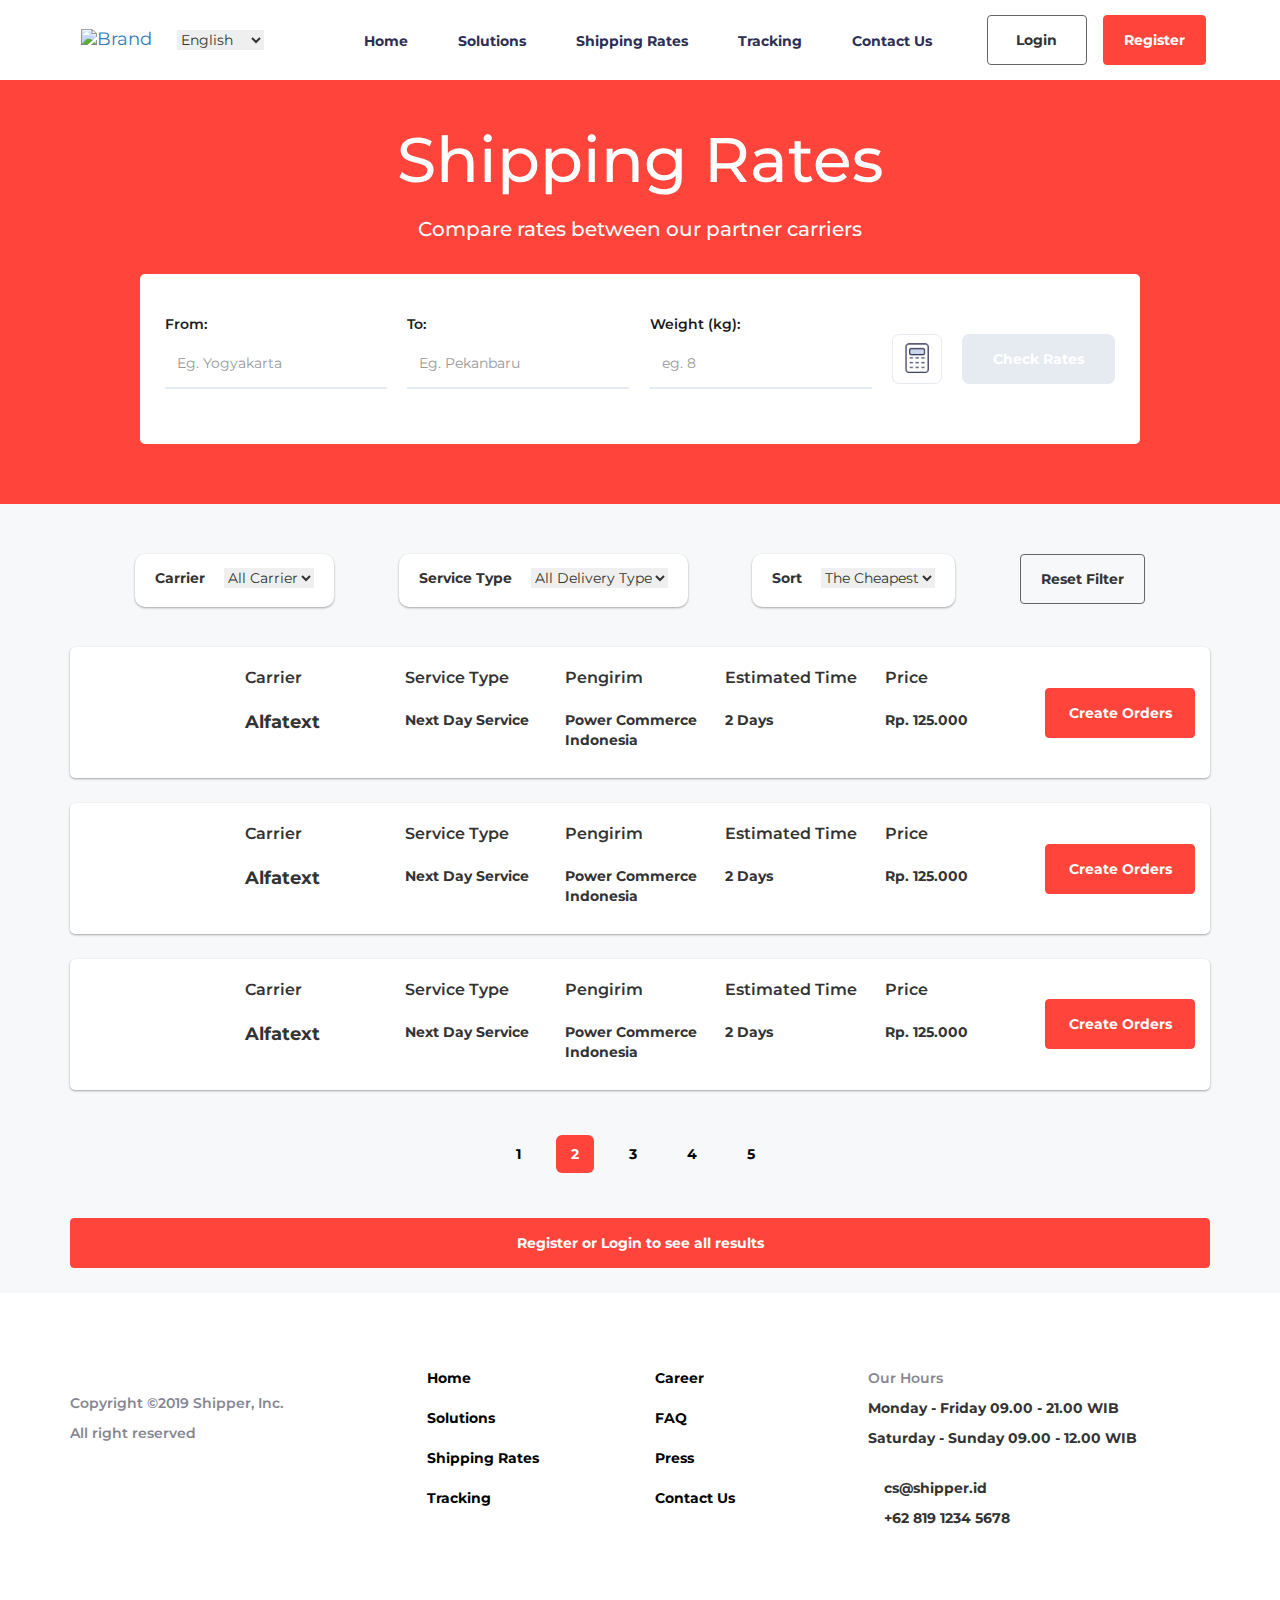
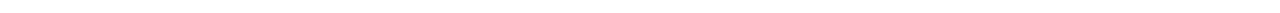
==== shipping.html @ 7c24229a "update shipping page" ====
<!DOCTYPE html>
<html lang="en">

<head>
  <meta charset="UTF-8">
  <meta name="viewport" content="width=device-width, initial-scale=1, maximum-scale=1, user-scalable=no">
  <meta http-equiv="X-UA-Compatible" content="ie=edge">
  <title>Shippers - Shipping</title>

  <!-- FONT -->
  <link href="https://fonts.googleapis.com/css?family=Montserrat:400,600,700&display=swap" rel="stylesheet">

  <!-- STYLE -->
  <link rel="stylesheet" href="https://maxcdn.bootstrapcdn.com/bootstrap/3.3.7/css/bootstrap.min.css">
  <link rel="stylesheet" href="normalize.css">
  <link rel="stylesheet" href="stylo.css">
  <link rel="stylesheet" href="stylo-shipping.css">

  <!-- SCRIPT -->
  <script src="https://code.jquery.com/jquery-3.3.1.slim.min.js" crossorigin="anonymous" defer></script>
  <script src="https://maxcdn.bootstrapcdn.com/bootstrap/3.3.7/js/bootstrap.min.js" defer></script>
</head>
<body>

  <!-- NAVBAR -->
  <!-- <nav class="navbar navbar-default">
    <div class="container-fluid">
      <div class="navbar-header">
        <button type="button" class="navbar-toggle collapsed" data-toggle="collapse"
          data-target="#bs-example-navbar-collapse-1" aria-expanded="false">
          <span class="sr-only">Toggle navigation</span>
          <span class="icon-bar"></span>
          <span class="icon-bar"></span>
          <span class="icon-bar"></span>
        </button>
        <a class="navbar-brand" href="#">
          <img alt="Brand" src="images/logo.png">
        </a>
      </div>

      <div class="collapse navbar-collapse">
        <ul class="nav navbar-nav navbar-shrink">
          <li>
            <select name="language" id="language" class="navbar-select">
              <option value="lang-en">English</option>
              <option value="lang-id">Indonesia</option>
            </select>
          </li>
        </ul>

        <ul class="nav navbar-nav navbar-expand navbar-flex-centered">
          <li class="active"><a class="navbar-list-item" href="#">Home</a></li>
          <li><a class="navbar-list-item" href="#">Solutions</a></li>
          <li><a class="navbar-list-item" href="#">Shipping Rates</a></li>
          <li><a class="navbar-list-item" href="#">Tracking</a></li>
          <li><a class="navbar-list-item" href="#">Contact Us</a></li>
          <li></li>
        </ul>

        <ul class="nav navbar-nav navbar-right navbar-shrink">
          <li>
            <button class="btn btn-secondary navbar-button">Login</button>
          </li>
          <li>
            <button class="btn btn-primary navbar-button">Register</button>
          </li>
        </ul>
      </div>
    </div>
  </nav> -->

  <!-- NAVBAR FOR DESKTOP -->
  <nav class="visible-lg">
    <div class="container navbar-container">
      <div class="navbar-left">
        <a class="navbar-logo" href="#">
          <img alt="Brand" src="images/logo.png" class="navbar-logo-image">
        </a>
        <select name="language" id="language" class="navbar-select">
          <option value="lang-en">English</option>
          <option value="lang-id">Indonesia</option>
        </select>
      </div>

      <div class="navbar-center">
        <a class="navbar-list-item" href="#">Home</a>
        <a class="navbar-list-item" href="#">Solutions</a>
        <a class="navbar-list-item" href="#">Shipping Rates</a>
        <a class="navbar-list-item" href="#">Tracking</a>
        <a class="navbar-list-item" href="#">Contact Us</a>
      </div>

      <div class="navbar-right">
        <button class="btn btn-secondary navbar-button">Login</button>
        <button class="btn btn-primary navbar-button">Register</button>
      </div>
    </div>
  </nav>
  <!-- NAVBAR FOR MOBILE -->
  <nav class="hidden-lg">
    <div class="container navbar-container">
      <div class="navbar-left">
        <a class="navbar-logo" href="#">
          <img alt="Brand" src="images/logo.png" class="navbar-logo-image">
        </a>
      </div>

      <div class="navbar-right">
        <a href="" class="navbar-menu-collapse">
          <img src="images/icon-menu.svg" class="navbar-menu-collapse-icon" alt="">
        </a>
      </div>
    </div>
  </nav>


  <!-- JUMBOTRON -->
  <section id="#jumbotron" class="jumbotron">
    <div class="jumbotron-content container">
      <h1>Shipping Rates</h1>
      <h2>
        Compare rates between our partner carriers
      </h2>
      <form class="shipping-form">
        <div class="form-group shipping-input-group">
          <label for="locationDeparture" class="shipping-label">From:</label>
          <input type="text" class="form-control shipping-input" id="locationDeparture" placeholder="Eg. Yogyakarta">
        </div>
        <div class="form-group shipping-input-group">
          <label for="locationArrival" class="shipping-label">To:</label>
          <input type="text" class="form-control shipping-input" id="locationArrival" placeholder="Eg. Pekanbaru">
        </div>
        <div class="form-group shipping-input-group">
          <label for="shippingWeight" class="shipping-label">
            Weight (kg):
          </label>
          <input type="number" class="form-control shipping-input" id="shippingWeight" placeholder="eg. 8">
        </div>
        <div class="shipping-input-group shipping-calculator">
          <img src="images/icon-calculator.png" alt="">
        </div>
        <div class="shipping-input-group">
          <button type="submit" class="btn  shipping-button">
            Check Rates</button>
        </div>
      </form>
    </div>

  </section>

  <!-- FILTER BAR -->
  <section id="filter" class="filter-bar">

    <div id="filter" class="container filter-container">
      <div class="form-group form-filter-group material-card-1 hidden-xs">
        <label for="filter-carrier">Carrier</label>
        <select name="filter-carrier" id="carrier" class="filter-carrier">
          <option value="">All Carrier</option>
        </select>
      </div>

      <div class="form-group form-filter-group material-card-1 hidden-xs">
        <label for="filter-service">Service Type</label>
        <select name="filter-service" id="service" class="filter-service">
          <option value="">All Delivery Type</option>
        </select>
      </div>

      <div class="form-group form-filter-group material-card-1 hidden-xs">
        <label for="filter-sort">Sort</label>
        <select name="filter-sort" id="sort" class="filter-sort">
          <option value="">The Cheapest</option>
        </select>
      </div>

      <div class="form-group visible-xs">
        <button class="btn btn-primary">Filters</button>
      </div>

      <div class="form-group">
        <button class="btn btn-secondary">Reset Filter</button>
      </div>
    </div>

  </section>

  <!-- TRACKING LIST -->
  <section id="trackingList" class="tracking-list">

    <!-- the list for desktop -->
    <div class="container tracking-list-container hidden-xs">
      <!-- item 1 -->
      <div class="list-item material-card-1">
        <div class="list-column list-column-logo">
          <img src="images/logo.png" alt="" class="list-logo-image">
          <p class="list-logo-title visible-xs">Shipper</p>
        </div>
        <div class="list-column hidden-xs">
          <div class="list-title">Carrier</div>
          <div class="list-row list-company">Alfatext</div>
        </div>
        <div class="list-column">
          <div class="list-title">Service Type</div>
          <div class="list-row visible-xs">Berhasil Dikirim</div>
          <div class="list-row">Next Day Service</div>
        </div>
        <div class="list-column hidden-xs">
          <div class="list-title">Pengirim</div>
          <div class="list-row">Power Commerce Indonesia</div>
        </div>
        <div class="list-column hidden-xs">
          <div class="list-title">Estimated Time</div>
          <div class="list-row">2 Days</div>
        </div>
        <div class="list-column hidden-xs">
          <div class="list-title">Price</div>
          <div class="list-row">Rp. 125.000</div>
        </div>
        <div class="list-column hidden-xs list-column-button">
          <button class="btn btn-primary">Create Orders</button>
        </div>
      </div>

      <!-- item 2 -->
      <div class="list-item material-card-1">
        <div class="list-column list-column-logo">
          <img src="images/logo.png" alt="" class="list-logo-image">
          <p class="list-logo-title visible-xs">Shipper</p>
        </div>
        <div class="list-column hidden-xs">
          <div class="list-title">Carrier</div>
          <div class="list-row list-company">Alfatext</div>
        </div>
        <div class="list-column">
          <div class="list-title">Service Type</div>
          <div class="list-row visible-xs">Berhasil Dikirim</div>
          <div class="list-row">Next Day Service</div>
        </div>
        <div class="list-column hidden-xs">
          <div class="list-title">Pengirim</div>
          <div class="list-row">Power Commerce Indonesia</div>
        </div>
        <div class="list-column hidden-xs">
          <div class="list-title">Estimated Time</div>
          <div class="list-row">2 Days</div>
        </div>
        <div class="list-column hidden-xs">
          <div class="list-title">Price</div>
          <div class="list-row">Rp. 125.000</div>
        </div>
        <div class="list-column hidden-xs list-column-button">
          <button class="btn btn-primary">Create Orders</button>
        </div>
      </div>

      <!-- item 3 -->
      <div class="list-item material-card-1">
        <div class="list-column list-column-logo">
          <img src="images/logo.png" alt="" class="list-logo-image">
          <p class="list-logo-title visible-xs">Shipper</p>
        </div>
        <div class="list-column hidden-xs">
          <div class="list-title">Carrier</div>
          <div class="list-row list-company">Alfatext</div>
        </div>
        <div class="list-column">
          <div class="list-title">Service Type</div>
          <div class="list-row visible-xs">Berhasil Dikirim</div>
          <div class="list-row">Next Day Service</div>
        </div>
        <div class="list-column hidden-xs">
          <div class="list-title">Pengirim</div>
          <div class="list-row">Power Commerce Indonesia</div>
        </div>
        <div class="list-column hidden-xs">
          <div class="list-title">Estimated Time</div>
          <div class="list-row">2 Days</div>
        </div>
        <div class="list-column hidden-xs">
          <div class="list-title">Price</div>
          <div class="list-row">Rp. 125.000</div>
        </div>
        <div class="list-column hidden-xs list-column-button">
          <button class="btn btn-primary">Create Orders</button>
        </div>
      </div>

    </div>

    <!--
      I took liberty to create second list specifically for mobile web
      bcz creating responsive list using current design will create too many trouble. It would be extremely difficult to maintenace especially
      if you are planning to add some new column.
    -->

    <div class="container tracking-list-container visible-xs">
      <div class="list-item material-card-1">
        <div class="list-column list-column-logo">
          <img src="images/logo.png" alt="" class="list-logo-image">
          <p class="list-logo-title visible-xs">Shipper</p>
        </div>
        <div class="list-column hidden-xs">
          <div class="list-title">Carrier</div>
          <div class="list-row list-company">Alfatext</div>
          <div class="list-column hidden-xs list-column-button">
            <button class="btn btn-primary">Create Orders</button>
          </div>
        </div>
      </div>
    </div>



    <!-- the pagination -->
    <nav aria-label="Tracking list navigation" class="container tracking-list-pagination-container">
      <ul class="pagination tracking-list-pagination">
        <li>
          <a href="#" aria-label="First">
            <span aria-hidden="true">
              <img src="images/icon-chevron-double-left.svg" alt="">
            </span>
          </a>
        </li>
        <li>
          <a href="#" aria-label="Previous">
            <span aria-hidden="true">
              <img src="images/icon-chevron-left.svg" alt="">
            </span>
          </a>
        </li>
        <li><a href="#">1</a></li>
        <li><a href="#" class="active">2</a></li>
        <li><a href="#">3</a></li>
        <li><a href="#" class="hidden-xs">4</a></li>
        <li><a href="#" class="hidden-xs">5</a></li>
        <li>
          <a href="#" aria-label="Next">
            <span aria-hidden="true">
              <img src="images/icon-chevron-right.svg" alt="">
            </span>
          </a>
        </li>
        <li>
          <a href="#" aria-label="Last">
            <span aria-hidden="true">
              <img src="images/icon-chevron-double-right.svg" alt="">
            </span>
          </a>
        </li>
      </ul>
    </nav>

    <div class="container button-login-container">
      <button class="btn btn-primary btn-stretch">Register or Login to see all results</button>
    </div>
  </section>


  <!-- FOOTER -->
  <footer id="footer">
    <div class="container footer-container">
      <!-- company -->
      <div class="footer-company-column">
        <div class="footer-company-info">
          <img src="images/logo.png" alt="" class="footer-company-logo-image">
          <p class="footer-text">Copyright &copy;2019 Shipper, Inc.</p>
          <p class="footer-text">All right reserved</p>
        </div>
        <div class="footer-company-social">
          <span class="footer-company-social-icon">
            <img src="images/icon-facebook.svg" alt="">
          </span>
          <span class="footer-company-social-icon">
            <img src="images/icon-twitter.svg" alt="">
          </span>
          <span class="footer-company-social-icon">
            <img src="images/icon-linkedin.svg" alt="">
          </span>
          <span class="footer-company-social-icon">
            <img src="images/icon-youtube.svg" alt="">
          </span>
          <span class="footer-company-social-icon">
            <img src="images/icon-instagram.svg" alt="">
          </span>
        </div>
      </div>
      <!-- links 1 -->
      <div class="footer-link-column hidden-xs">
        <a href="#" class="footer-link">Home</a>
        <a href="#" class="footer-link">Solutions</a>
        <a href="#" class="footer-link">Shipping Rates</a>
        <a href="#" class="footer-link">Tracking</a>
      </div>
      <div class="footer-link-column hidden-xs">
        <a href="#" class="footer-link">Career</a>
        <a href="#" class="footer-link">FAQ</a>
        <a href="#" class="footer-link">Press</a>
        <a href="#" class="footer-link">Contact Us</a>
      </div>
      <div class="footer-contact-column">
        <p class="footer-text">Our Hours</p>
        <p><strong>Monday - Friday 09.00 - 21.00 WIB</strong></p>
        <p><strong>Saturday - Sunday 09.00 - 12.00 WIB</strong></p>
        <div class="footer-contact-info">
          <p>
            <span class="footer-contact-icon">
              <img src="images/icon-email.svg" alt="">
            </span>
            <strong>cs@shipper.id</strong>
          </p>
          <p>
            <span class="footer-contact-icon">
              <img src="images/icon-whatsapp.svg" alt="">
            </span>
            <strong>+62 819 1234 5678</strong>
          </p>
        </div>

      </div>
    </div>
  </footer>


</body>
</html>
---- stylo.css ----
/* BASIC ELEMENT */
body {
  font-family: 'Montserrat', sans-serif;
}

.btn {
  height: 40px;
  background-color: transparent;
  border: 1px solid transparent;
  border-radius: 4px;
  min-width: 100px;
  cursor: pointer;
}
*:focus, *:active {
  outline: none !important;
  box-shadow: none !important;
}

.btn-primary {
  background-color: #FF453B;
  border-color: #FF453B;
  color: #fff;
  padding: 14px 20px;
  height: auto;
  font-weight: bold;
}
.btn-primary:hover,
.btn-primary:active,
.btn-primary:focus {
  background-color: #C82F28;
  border-color: #C82F28;
}
.btn-secondary {
  border-color: #666666;
  padding: 14px 20px;
  height: auto;
  font-weight: bold;
}

.btn-stretch {
  width: 100%;
}


.material-card-1 {
  box-shadow: 0 1px 3px rgba(0, 0, 0, 0.12), 0 1px 2px rgba(0, 0, 0, 0.24) !important;
  transition: all 0.3s cubic-bezier(0.25, 0.8, 0.25, 1);
}
.flex {
  display: flex !important;
}

.black {
  color: #1a1a1a;
}



/* NAVBAR */

.navbar-container {
  display: flex;
  justify-content: space-between;
  background-color: #fff;
  height: 80px;
  padding: 0 25px;
}
.navbar-left, .navbar-center, .navbar-right {
  height: 100%;
  display: flex;
  align-items: center;
}

.navbar-left, .navbar-right {
  width: 256px;
}
.navbar-right {
  justify-content: end;
}

.navbar-logo {
  height: 25px;
  font-size: 18px;
  line-height: 20px;
}
.navbar-logo-image {
  height: 100%;
}
.navbar-select {
  margin-left: 25px;
  border: none;
}
.navbar-list {
  display: flex;
  height: 100%;
}
.navbar-list-item {
  padding: 0 25px;
  height: 100%;
  display: flex;
  font-weight: 700;
  align-items: center;
  border-top: 2px solid transparent;
  text-decoration: none;
  color: #2c2e53;
  transition: all 0.2 s;
}
.navbar-list-item:hover {
  border-color: #FF453B;
  color: #FF453B;
  text-decoration: none
}

.navbar-button {
  margin: 0 8px;
}

.navbar-shrink {
  flex: 0;
}
.navbar-expand {
  flex: 1;
}
.navbar-flex-centered {
  display: flex;
  justify-content: center;
  width: 60%;
}

@media only screen and (max-width: 1199px) {
  .navbar-left, .navbar-right {
    flex: 1;
  }

  .navbar-menu-collapse-icon {
    height: 30px;
    transform: scaleX(-1);
  }
}






/* JUMBOTRON */
.jumbotron {
  background-color: #ff453b;
  color: #fff;
  padding: 25px 0 60px 0;
  margin-bottom: 0;
}
.jumbotron-content {
  margin: auto;
  padding: 0 24px;
}
.jumbotron-content h1 {
  text-align: center;
}
.jumbotron-content h2 {
  font-size: 20px;
  line-height: 30px;
  text-align: center;
}

@media only screen and (max-width: 767px) {
  .jumbotron-content h2 {
    font-size: 18px;
    text-align: center;
  }
}




/* FILTER BAR */
.filter-bar {
  background-color: #F7F8FA;
  padding-top: 50px;
}
.alert-container {
  display: flex;
  justify-content: center;
}
.alert-danger {
  background-color: #F8DBDD;
  padding: 20px 30px;
  border-radius: 100px;
  color: #a01f1f;
  font-weight: bold;
}




/* TRACKING LIST */
.tracking-list {
  background-color: #F7F8FA;
  padding: 25px 0;
}
.list-item {
  display: flex;
  margin: auto;
  background-color: #fff;
  padding: 20px 10px;
  border-radius: 5px;
  margin-bottom: 25px;
}
.list-column {
  width: 20%;
  padding: 0 5px;
}
.list-column-logo {
  text-align: center;
  min-width: 120px;
}
.list-column-button {
  display: flex;
  flex-direction: column;
  justify-content: center;
}

.list-logo-image {
  width: 80%;
  margin-top: 35px;
}
.list-logo-title {
  margin-top: 10px;
  font-weight: bold;
  text-align: center;
}
.list-title {
  font-weight: 600;
  font-size: 16px;
  margin-bottom: 20px;
}
.list-row {
  font-weight: bold;
  margin-bottom: 8px;
}
.list-company {
  font-size: 18px;
  margin-bottom: 14px;
}
.list-status {
  color: #999;
}






/* TRACKING LIST PAGINATION */
.tracking-list-pagination-container {
  display: flex;
  justify-content: center;
}
.pagination > li > a {
  background-color: transparent;
  border: 1px solid transparent;
  color: #000;
  font-weight: bold;
  margin: 0 10px;
  padding: 8px 14px;
}
.pagination > li > a.active {
  background-color: #FF453B;
  color: #fff;
  border-radius: 6px;
}
@media only screen and (max-width: 767px) {
  .pagination > li > a {
    margin: 0;
  }
}
/* POST PAGINATION */
.button-login-container {
  margin-top: 25px;
}





/* FOOTER */
.footer-container {
  display: flex;
  justify-content: space-between;
  padding-top: 75px;
  padding-bottom: 75px;
}
.footer-text {
  color: #858692;
  font-weight: 600;
}

.footer-company-column {
  display: flex;
  flex-direction: column;
  flex: 3;
}
.footer-company-logo-image {
  margin-bottom: 25px;
  width: 140px;
}

.footer-company-social {
  display: flex;
  justify-content: space-between;
  margin-top: 40px;
  max-width: 240px;
}

.footer-link-column {
  flex: 2;
}
.footer-link {
  display: block;
  color: #000;
  font-weight: bold;
  margin-bottom: 20px;
  padding-left: 15px;
}
.footer-contact-column {
  flex: 3;
}
.footer-contact-info {
  margin-top: 30px;
}
.footer-contact-icon {
  margin-right: 12px;
}

@media only screen and (max-width: 767px) {
  .footer-container {
    flex-direction: column;
    padding-top: 50px;
    padding-bottom: 25px;
  }
  .footer-company-column {
    order: 2;
  }
  .footer-company-info {
    order: 2;
  }
  .footer-company-social {
    margin-top: 20px;
    margin-bottom: 40px;
  }

}
---- stylo-shipping.css ----
/* ************************************** */
/* THIS IS FOR SPECIFICALLY shipping.html */
/* ************************************** */


/* JUMBOTRON */


.jumbotron-content h2{
  text-align: center;
}
.shipping-form {
  background-color: #fff;
  max-width: 1000px;
  padding: 40px 25px;
  border-radius: 5px;
  margin: auto;
  margin-top: 30px;
  display: flex;
  justify-content: space-between;
  align-items: center;
}
.shipping-input-group {
  display: inline-block;
}
.shipping-label {
  font-weight: 600;
  color: #1a1a1a;
}
.shipping-input {
  width: 100%;
  height: 50px;
  box-sizing: border-box;
  border: 1px #ccc solid;
  color: #666;
  border: none;
  box-shadow: none;
  border-radius: 0;
  border-bottom: 2px solid #E6EBF1;
}
.shipping-input:focus {
  border-color: #FE433A;
}
.shipping-calculator {
  padding: 8px 12px;
  border: 1px solid #e6ebf1;
  border-radius: 7px;
  height: 50px;
  width: 50px;
}
.shipping-calculator img {
  height: 30px;
}
.shipping-button {
  background-color: #e6ebf1;
  height: 50px;
  font-weight: 700;
  padding: 10px 30px;
  border-radius: 7px;
}
@media only screen and (max-width: 767px) {
  .shipping-form {
    flex-direction: column;
    align-items: initial;
  }
  .shipping-button {
    width: 100%;
  }
}




/* FILTER CONTAINER */
.filter-container {
  display: flex;
  justify-content: space-between;
}
.form-filter-group {
  padding: 14px 20px;
  background-color: #fff;
  border-radius: 10px;
}
.filter-carrier, .filter-service, .filter-sort {
  border: none;
  margin-left: 15px;
}




/* LIST SHIPPING */

@media only screen and (max-width: 767px) {
  .list-column {
    width: 70%;
  }
  .list-column-logo {
    width: 30%;
    text-align: left;
  }
  .list-logo-image {
    width: 90%;
    margin-top: 0;
  }
}
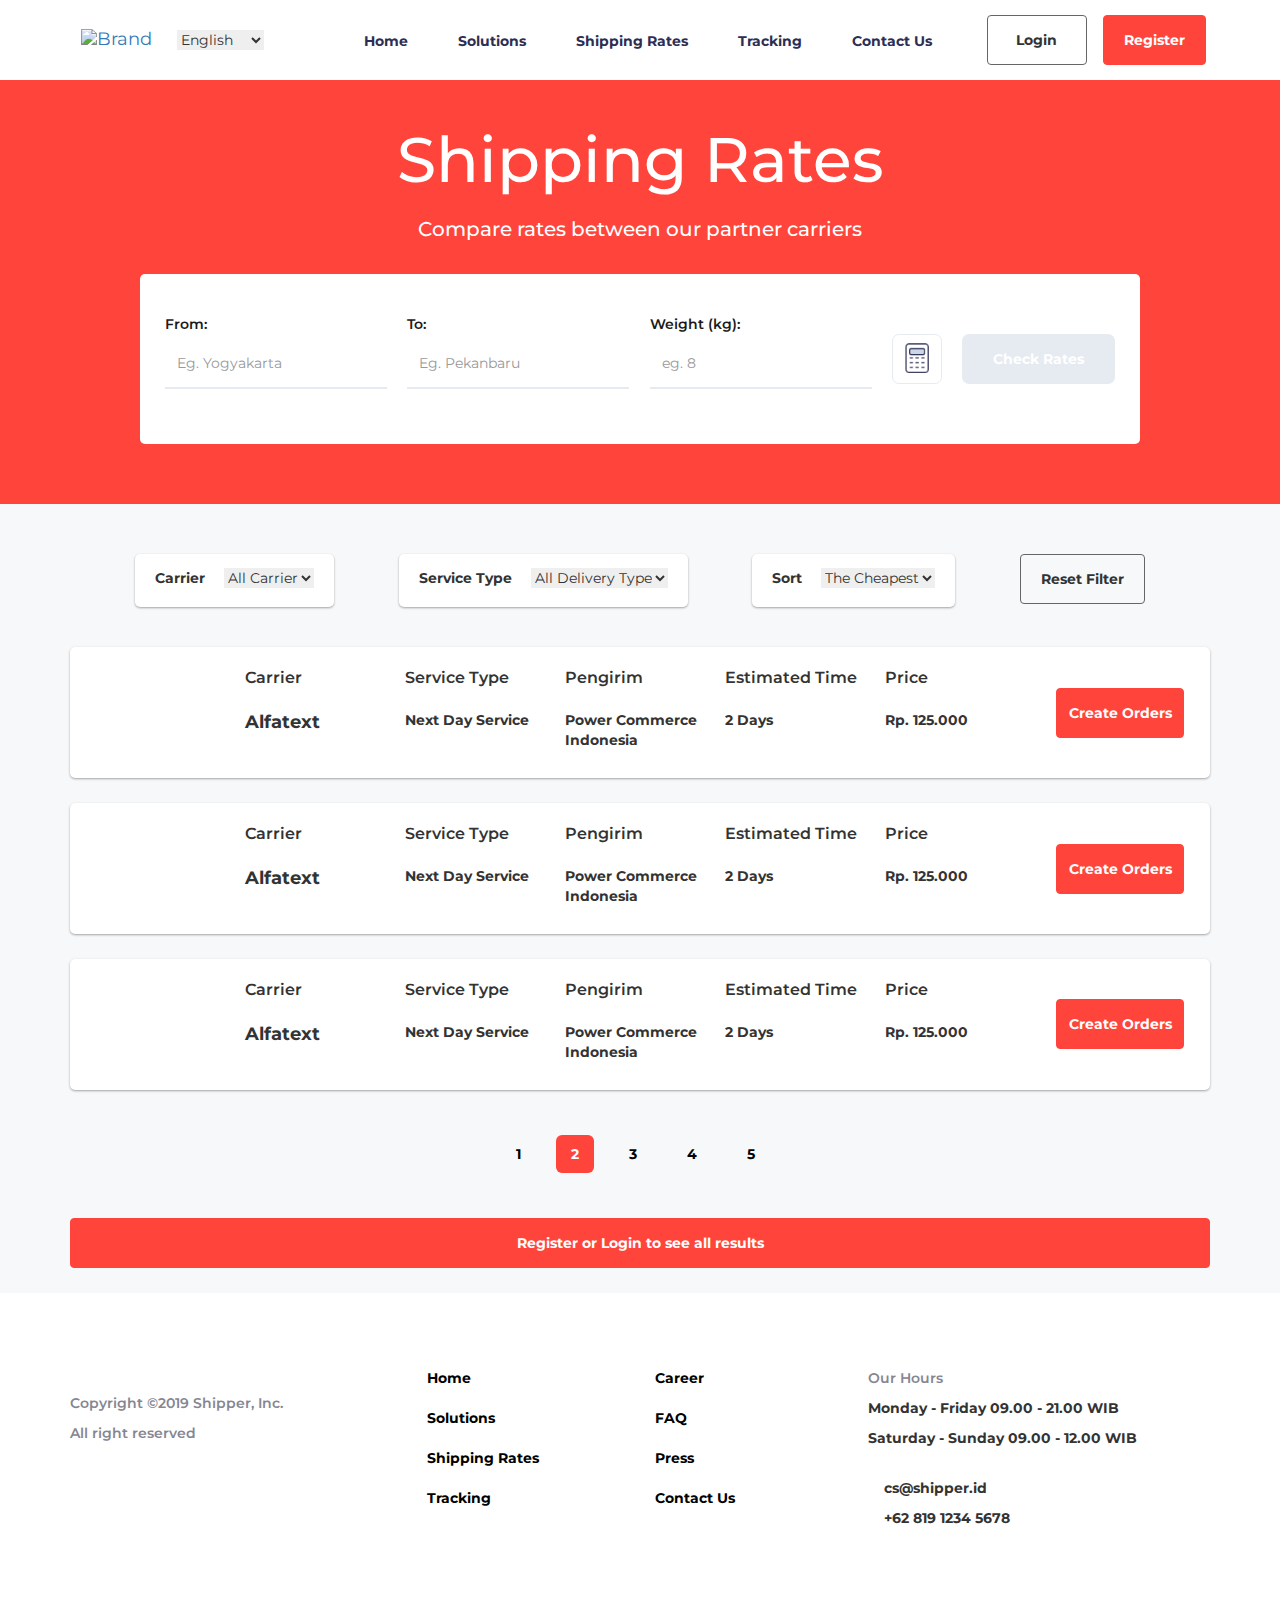
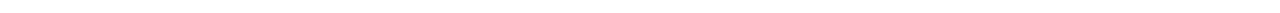
==== commit 6e685be1: "fixed button layout on shipping page" ====
--- a/shipping.html
+++ b/shipping.html
@@ -217,7 +217,7 @@
           <div class="list-row">Rp. 125.000</div>
         </div>
         <div class="list-column hidden-xs list-column-button">
-          <button class="btn btn-primary">Create Orders</button>
+          <button class="btn btn-primary btn-list">Create Orders</button>
         </div>
       </div>
 
@@ -249,7 +249,7 @@
           <div class="list-row">Rp. 125.000</div>
         </div>
         <div class="list-column hidden-xs list-column-button">
-          <button class="btn btn-primary">Create Orders</button>
+          <button class="btn btn-primary btn-list">Create Orders</button>
         </div>
       </div>
 
@@ -281,7 +281,7 @@
           <div class="list-row">Rp. 125.000</div>
         </div>
         <div class="list-column hidden-xs list-column-button">
-          <button class="btn btn-primary">Create Orders</button>
+          <button class="btn btn-primary btn-list">Create Orders</button>
         </div>
       </div>
 
--- a/stylo.css
+++ b/stylo.css
@@ -220,6 +220,7 @@
   display: flex;
   flex-direction: column;
   justify-content: center;
+  align-items: center;
 }
 
 .list-logo-image {
--- a/stylo-shipping.css
+++ b/stylo-shipping.css
@@ -79,7 +79,7 @@
 .form-filter-group {
   padding: 14px 20px;
   background-color: #fff;
-  border-radius: 10px;
+  border-radius: 5px;
 }
 .filter-carrier, .filter-service, .filter-sort {
   border: none;
@@ -90,6 +90,12 @@
 
 
 /* LIST SHIPPING */
+
+
+.btn-list {
+  padding: 14px 12px;
+  width: 128px;
+}
 
 @media only screen and (max-width: 767px) {
   .list-column {
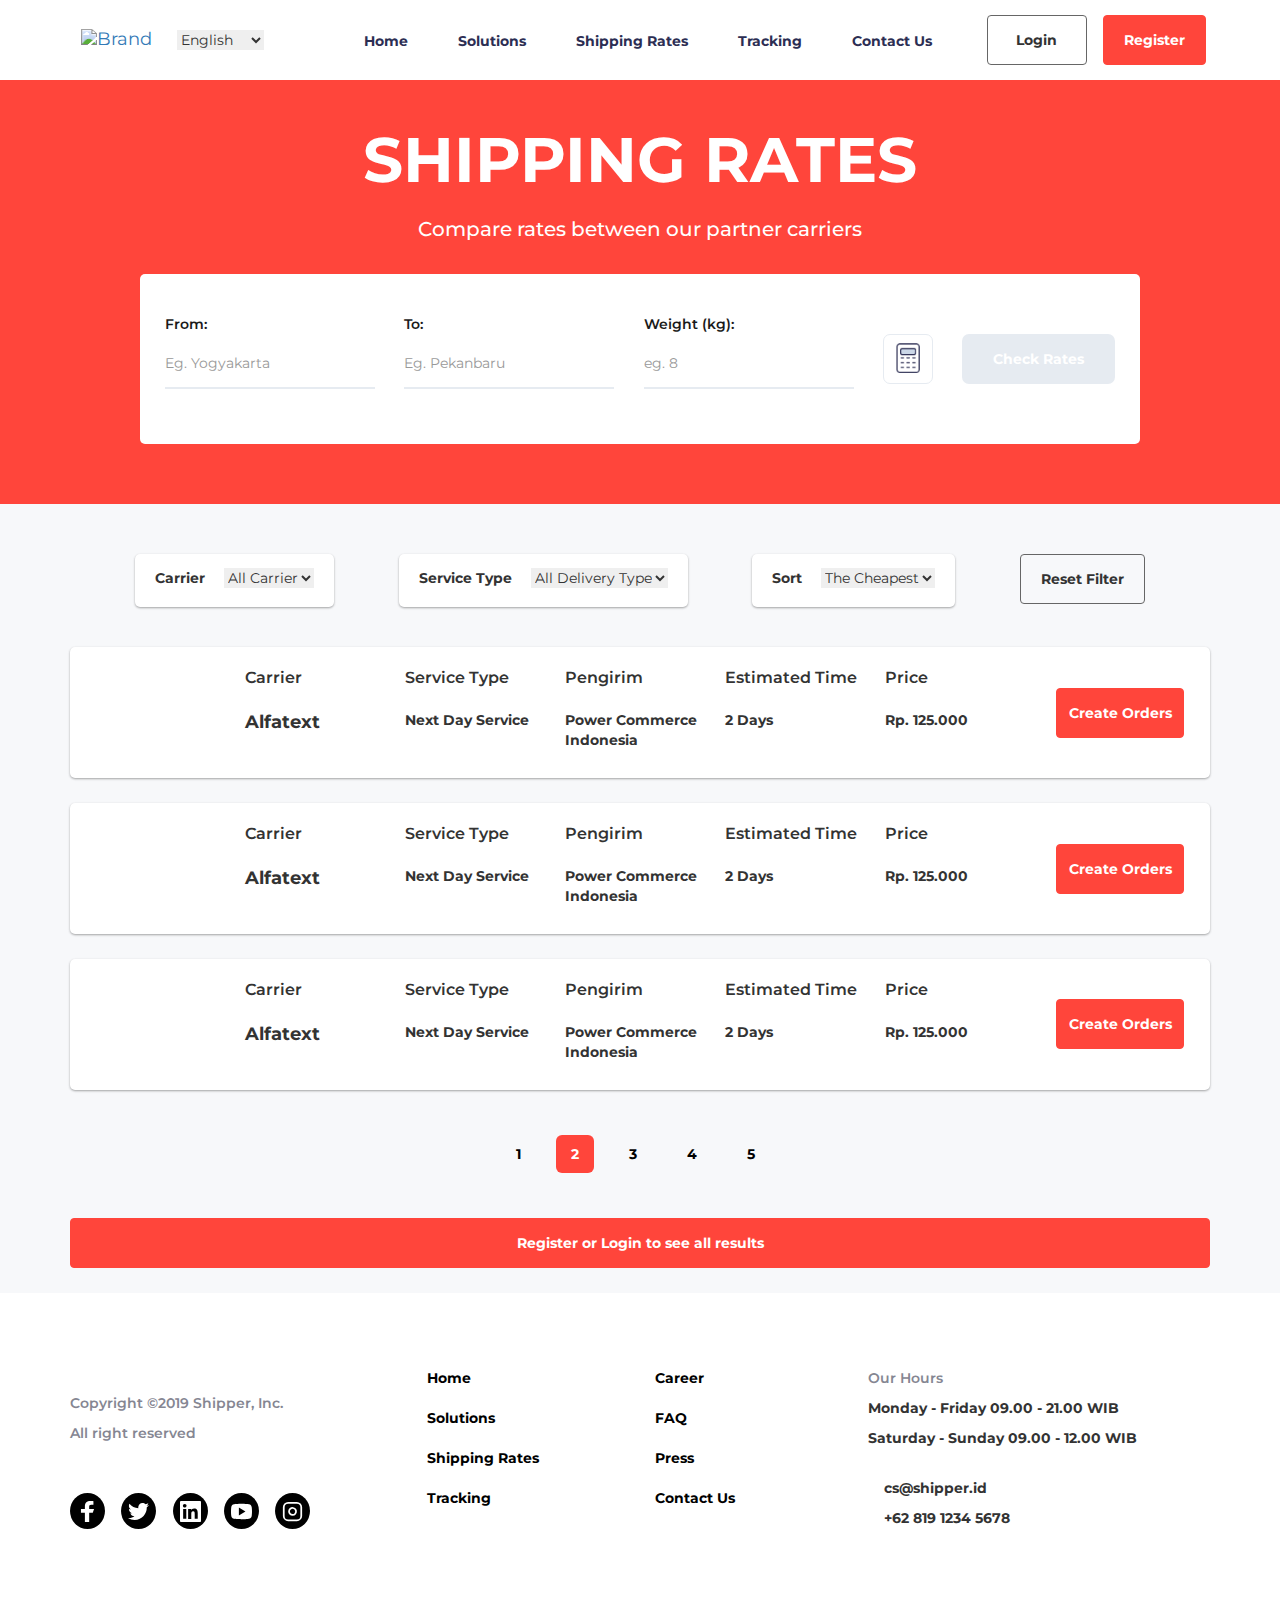
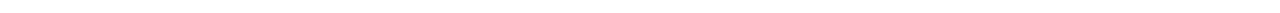
==== commit fd579c0d: "fixed icons and some layouts" ====
--- a/shipping.html
+++ b/shipping.html
@@ -173,12 +173,12 @@
         </select>
       </div>
 
-      <div class="form-group visible-xs">
-        <button class="btn btn-primary">Filters</button>
-      </div>
-
-      <div class="form-group">
-        <button class="btn btn-secondary">Reset Filter</button>
+      <div class="form-group visible-xs form-filter-button">
+        <button class="btn btn-primary btn-filter">Filters</button>
+      </div>
+
+      <div class="form-group form-filter-button form-filter-button-right">
+        <button class="btn btn-secondary btn-filter">Reset Filter</button>
       </div>
     </div>
 
@@ -288,30 +288,43 @@
     </div>
 
     <!--
-      I took liberty to create second list specifically for mobile web
-      bcz creating responsive list using current design will create too many trouble. It would be extremely difficult to maintenace especially
+      I created second list specifically for mobile web
+      bcz creating responsive list using current design will create too many trouble.
+      It would be extremely difficult to maintenace especially
       if you are planning to add some new column.
     -->
 
     <div class="container tracking-list-container visible-xs">
+      <!-- list 1 -->
       <div class="list-item material-card-1">
         <div class="list-column list-column-logo">
           <img src="images/logo.png" alt="" class="list-logo-image">
           <p class="list-logo-title visible-xs">Shipper</p>
         </div>
-        <div class="list-column hidden-xs">
-          <div class="list-title">Carrier</div>
-          <div class="list-row list-company">Alfatext</div>
-          <div class="list-column hidden-xs list-column-button">
-            <button class="btn btn-primary">Create Orders</button>
+        <div class="list-column visible-xs">
+          <div class="list-row-mobile">
+            <div class="list-title-mobile">Service Type</div>
+            <div class=""><strong>RGS</strong></div>
           </div>
-        </div>
-      </div>
-    </div>
-
-
-
-    <!-- the pagination -->
+          <div class="list-row-mobile">
+            <div class="list-title-mobile">Price</div>
+            <div class=""><strong>Rp. 128.000</strong></div>
+          </div>
+          <div class="list-row-mobile">
+            <div class="list-title-mobile">Estimated</div>
+            <div class=""><strong>ETD 2 Days</strong></div>
+          </div>
+
+          <div class="list-row visible-xs list-column-button">
+            <button class="btn btn-primary btn-list-mobile">Create Orders</button>
+          </div>
+        </div>
+      </div>
+    </div>
+
+
+
+    <!-- the PAGINATION -->
     <nav aria-label="Tracking list navigation" class="container tracking-list-pagination-container">
       <ul class="pagination tracking-list-pagination">
         <li>
@@ -354,6 +367,9 @@
       <button class="btn btn-primary btn-stretch">Register or Login to see all results</button>
     </div>
   </section>
+
+
+
 
 
   <!-- FOOTER -->
--- a/stylo.css
+++ b/stylo.css
@@ -135,7 +135,7 @@
   }
 
   .navbar-menu-collapse-icon {
-    height: 30px;
+    height: 25px;
     transform: scaleX(-1);
   }
 }
@@ -158,6 +158,8 @@
 }
 .jumbotron-content h1 {
   text-align: center;
+  font-weight: 700;
+  text-transform: uppercase;
 }
 .jumbotron-content h2 {
   font-size: 20px;
@@ -314,6 +316,12 @@
   margin-top: 40px;
   max-width: 240px;
 }
+.footer-company-social-icon {
+  background-color: #000;
+  width: 35px;
+  border-radius: 100%;
+  padding: 7px;
+}
 
 .footer-link-column {
   flex: 2;
--- a/stylo-shipping.css
+++ b/stylo-shipping.css
@@ -37,6 +37,7 @@
   box-shadow: none;
   border-radius: 0;
   border-bottom: 2px solid #E6EBF1;
+  padding-left: 0;
 }
 .shipping-input:focus {
   border-color: #FE433A;
@@ -65,13 +66,14 @@
   }
   .shipping-button {
     width: 100%;
+    margin-top: 15px;
   }
 }
 
 
 
 
-/* FILTER CONTAINER */
+/* FILTER  */
 .filter-container {
   display: flex;
   justify-content: space-between;
@@ -86,11 +88,22 @@
   margin-left: 15px;
 }
 
+@media only screen and (max-width: 767px) {
+  .form-filter-button {
+    flex: 1;
+  }
+  .form-filter-button-right {
+    padding-left: 20px;
+  }
+
+  .btn-filter {
+    width: 100%;
+  }
+}
 
 
 
 /* LIST SHIPPING */
-
 
 .btn-list {
   padding: 14px 12px;
@@ -109,4 +122,20 @@
     width: 90%;
     margin-top: 0;
   }
+
+
+  .list-row-mobile {
+    display: flex;
+    margin-bottom: 15px;
+  }
+  .list-row-mobile div {
+    flex: 1;
+  }
+  .list-title-mobile {
+    padding-right: 6px;
+  }
+  .btn-list-mobile {
+    margin-top: 15px;
+    width: 100%;
+  }
 }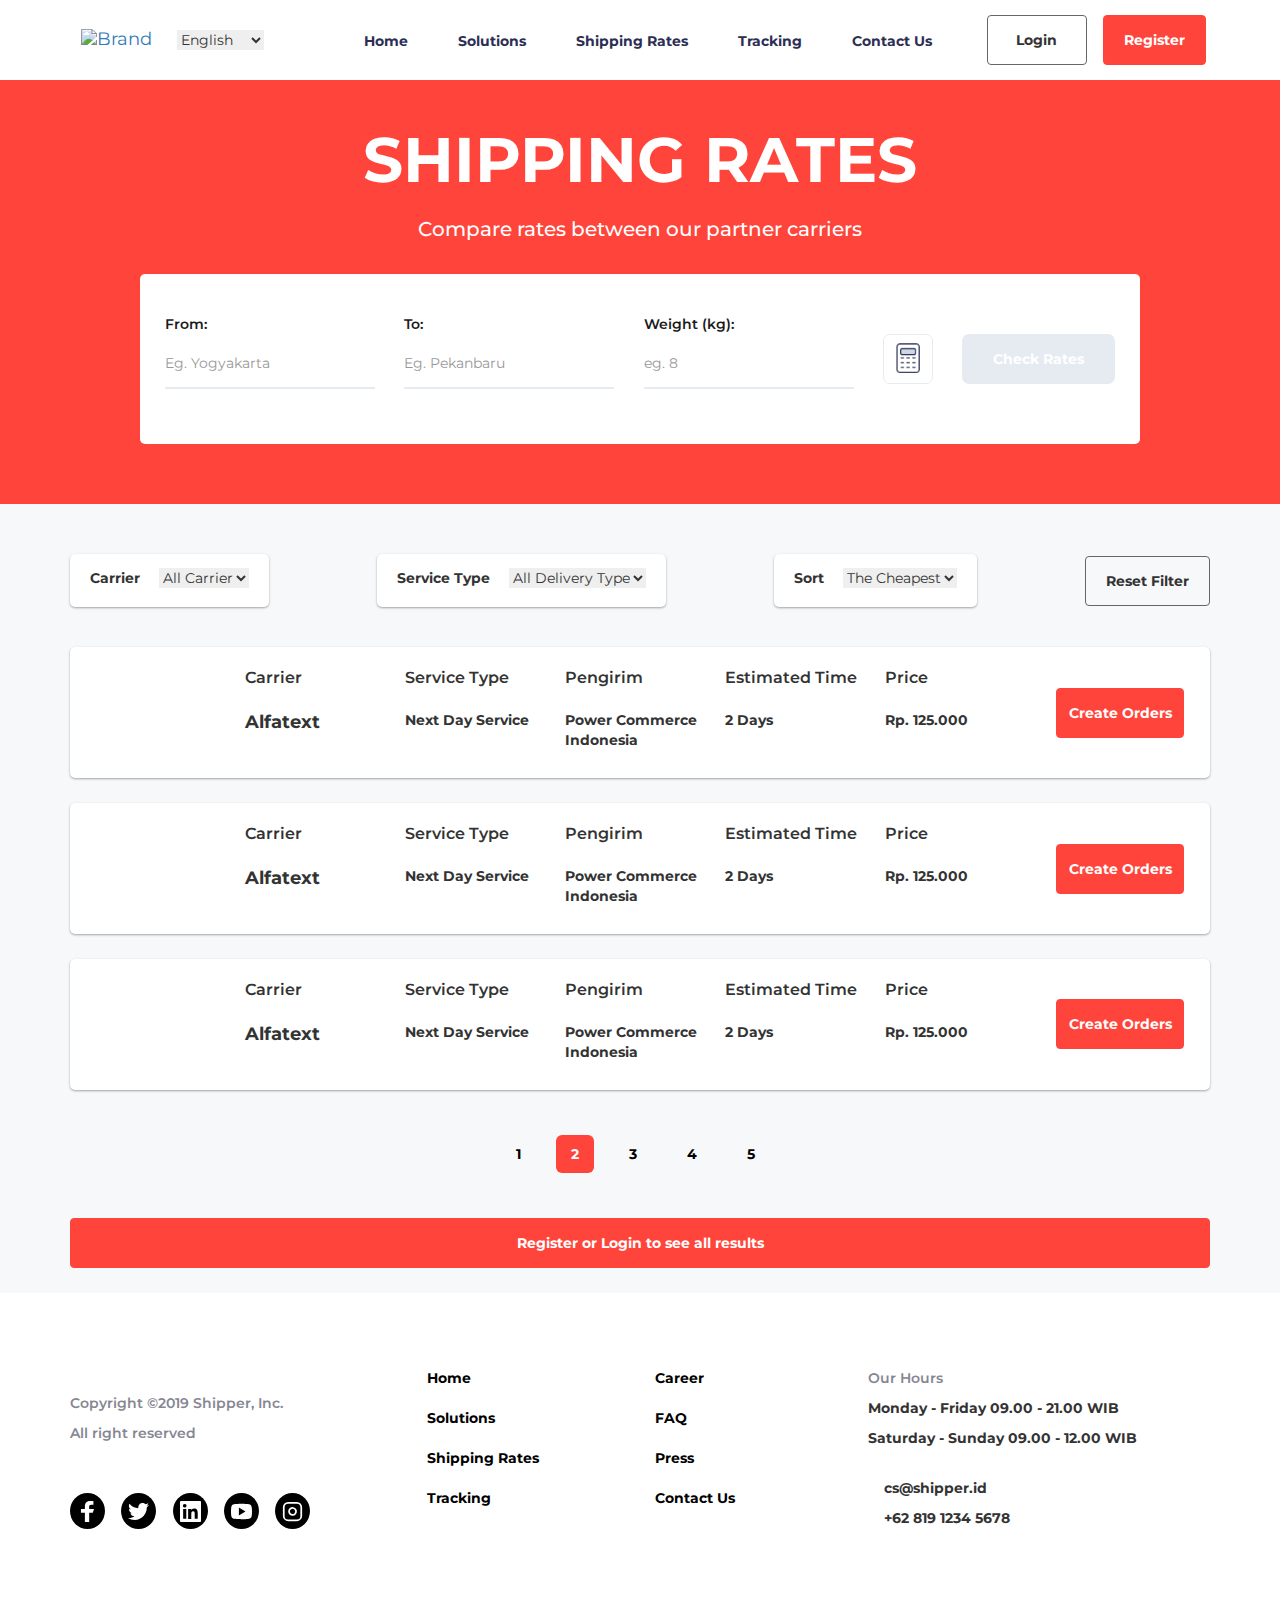
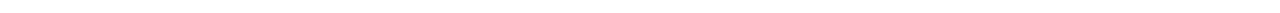
==== commit 080b983b: "added filter modals, added sidebar slide" ====
--- a/shipping.html
+++ b/shipping.html
@@ -106,9 +106,30 @@
       </div>
 
       <div class="navbar-right">
-        <a href="" class="navbar-menu-collapse">
+        <a class="navbar-menu-collapse" onclick="openNav()">
           <img src="images/icon-menu.svg" class="navbar-menu-collapse-icon" alt="">
         </a>
+      </div>
+    </div>
+    <div id="mySidenav" class="sidenav material-card-1">
+      <a href="javascript:void(0)" class="closebtn" onclick="closeNav()">&times;</a>
+      <div class="sidebar-select">
+        <select name="language" id="language" class="navbar-select">
+          <option value="lang-en">English</option>
+          <option value="lang-id">Indonesia</option>
+        </select>
+      </div>
+      <a href="#">Home</a>
+      <a href="#">Solution</a>
+      <a href="#">Shipping Rates</a>
+      <a href="#">Tracking</a>
+      <a href="#">Contact Us</a>
+      <a href="#">FAQ</a>
+      <a href="#">Press</a>
+      <a href="#">Career</a>
+      <div class="sidebar-button">
+        <button class="btn btn-secondary navbar-button">Login</button>
+        <button class="btn btn-primary navbar-button">Register</button>
       </div>
     </div>
   </nav>
@@ -174,7 +195,12 @@
       </div>
 
       <div class="form-group visible-xs form-filter-button">
-        <button class="btn btn-primary btn-filter">Filters</button>
+        <button
+          class="btn btn-primary btn-filter"
+          data-toggle="modal"
+          data-target="#filterModal">
+          Filters
+        </button>
       </div>
 
       <div class="form-group form-filter-button form-filter-button-right">
@@ -182,7 +208,51 @@
       </div>
     </div>
 
+
+    <!-- filter modal -->
+    <div class="modal fade" id="filterModal" tabindex="-1" role="dialog" aria-labelledby="myModalLabel">
+      <div class="modal-dialog" role="document">
+        <div class="modal-content">
+          <div class="modal-header">
+            <button type="button" class="close" data-dismiss="modal" aria-label="Close"><span
+                aria-hidden="true">&times;</span></button>
+            <h4 class="modal-title" id="myModalLabel">Filter</h4>
+          </div>
+          <div class="modal-body">
+            <div class="filter-select">
+              <label for="filter-carrier">Carrier</label>
+              <select name="filter-carrier" id="carrier" class="filter-carrier filter-input">
+                <option value="">All Carrier</option>
+              </select>
+            </div>
+            <div class="filter-select">
+              <label for="filter-service">Service Type</label>
+              <select name="filter-service" id="service" class="filter-service filter-input">
+                <option value="">All Delivery Type</option>
+              </select>
+            </div>
+            <div class="filter-select">
+              <label for="filter-sort">Sort</label>
+              <select name="filter-sort" id="sort" class="filter-sort filter-input  ">
+                <option value="">The Cheapest</option>
+              </select>
+            </div>
+
+          </div>
+          <div class="modal-footer">
+            <button type="button" class="btn btn btn-secondary">
+              Reset
+            </button>
+            <button type="button" class="btn btn-primary">Apply</button>
+          </div>
+        </div>
+      </div>
+    </div>
+
   </section>
+
+
+
 
   <!-- TRACKING LIST -->
   <section id="trackingList" class="tracking-list">
@@ -437,5 +507,15 @@
   </footer>
 
 
+  <script>
+    function openNav() {
+      document.getElementById("mySidenav").style.width = "300px";
+    }
+
+    function closeNav() {
+      document.getElementById("mySidenav").style.width = "0";
+    }
+  </script>
+
 </body>
 </html>--- a/stylo.css
+++ b/stylo.css
@@ -141,6 +141,59 @@
 }
 
 
+/* NAVBAR SIDEBAR NAVIGATION */
+.sidenav {
+  height: 100%;
+  width: 0;
+  position: fixed;
+  z-index: 1;
+  top: 0;
+  right: 0;
+  background-color: #fff;
+  overflow-x: hidden;
+  transition: 0.5s;
+  padding-top: 60px;
+}
+
+.sidenav a {
+  padding: 20px 4px 20px 32px;
+  text-decoration: none;
+  font-weight: 700;
+  color: #333;
+  display: block;
+  transition: 0.3s;
+  width: 290px;
+}
+.sidenav .sidebar-select {
+  padding: 20px 0;
+  width: 290px;
+  font-weight: bold;
+}
+.sidenav .sidebar-button {
+  padding: 20px 0;
+  width: 290px;
+  text-align: center;
+}
+
+.sidenav a:hover {
+  color: #FF453B;
+}
+
+.sidenav .closebtn {
+  position: absolute;
+  top: 0;
+  right: 25px;
+  font-size: 36px;
+  margin-left: 50px;
+  width: auto;
+}
+
+@media screen and (max-height: 450px) {
+  .sidenav {padding-top: 15px;}
+  .sidenav a {font-size: 18px;}
+}
+
+
 
 
 
@@ -177,6 +230,8 @@
 
 
 
+
+
 /* FILTER BAR */
 .filter-bar {
   background-color: #F7F8FA;
@@ -185,6 +240,7 @@
 .alert-container {
   display: flex;
   justify-content: center;
+  margin-bottom: 40px;
 }
 .alert-danger {
   background-color: #F8DBDD;
@@ -195,6 +251,101 @@
 }
 
 
+.filter-container {
+  display: flex;
+  justify-content: space-between;
+  align-items: center;
+}
+.filter-container::before, .filter-container::after {
+  content: none;
+}
+.filter-bar-container {
+  display: flex;
+  justify-content: space-between;
+  background-color: #fff;
+  padding: 15px;
+  border-radius: 5px;
+  min-width: 700px;
+}
+
+.filter-separator {
+  border-right: 1px #666666 solid;
+  display: block;
+}
+.filter-input {
+  border: none;
+  margin-left: 8px;
+}
+.filter-button-container {
+  display: flex;
+  min-width: 360px;
+  justify-content: space-between;
+  align-items: center;
+}
+.search-input {
+  padding: 17px 15px;
+  border: none;
+  border-radius: 10px;
+}
+
+@media only screen and (min-width: 1200px) {
+  .filter-bar-container,
+  .filter-button-container {
+    display: flex !important;
+  }
+}
+
+@media only screen and (max-width: 1199px) {
+  .form-filter-button {
+    flex: 1;
+  }
+  .form-filter-button-right {
+    padding-left: 20px;
+  }
+
+  .btn-filter {
+    width: 100%;
+  }
+}
+
+/* MODAL FILTER */
+.modal-header {
+  border: none;
+}
+.modal-title {
+  font-weight: bold;
+}
+.modal-body label {
+  display: block;
+}
+.modal-body .filter-input {
+  border: 1px solid #e5e6e8;
+  padding: 15px 16px;
+  width: 100%;
+  border-radius: 4px;
+  margin-top: 4px;
+  margin-bottom: 20px;
+  margin-left: 0;
+}
+.modal-footer {
+  border-top: none;
+  display: flex;
+  justify-content: space-between;
+}
+.modal-footer::before, .modal-footer::after {
+  content: none;
+}
+.modal-footer button {
+  flex: 1;
+}
+.modal-footer .btn-secondary {
+  margin-right: 20px;
+}
+
+
+
+
+
 
 
 /* TRACKING LIST */
--- a/stylo-shipping.css
+++ b/stylo-shipping.css
@@ -88,19 +88,6 @@
   margin-left: 15px;
 }
 
-@media only screen and (max-width: 767px) {
-  .form-filter-button {
-    flex: 1;
-  }
-  .form-filter-button-right {
-    padding-left: 20px;
-  }
-
-  .btn-filter {
-    width: 100%;
-  }
-}
-
 
 
 /* LIST SHIPPING */
